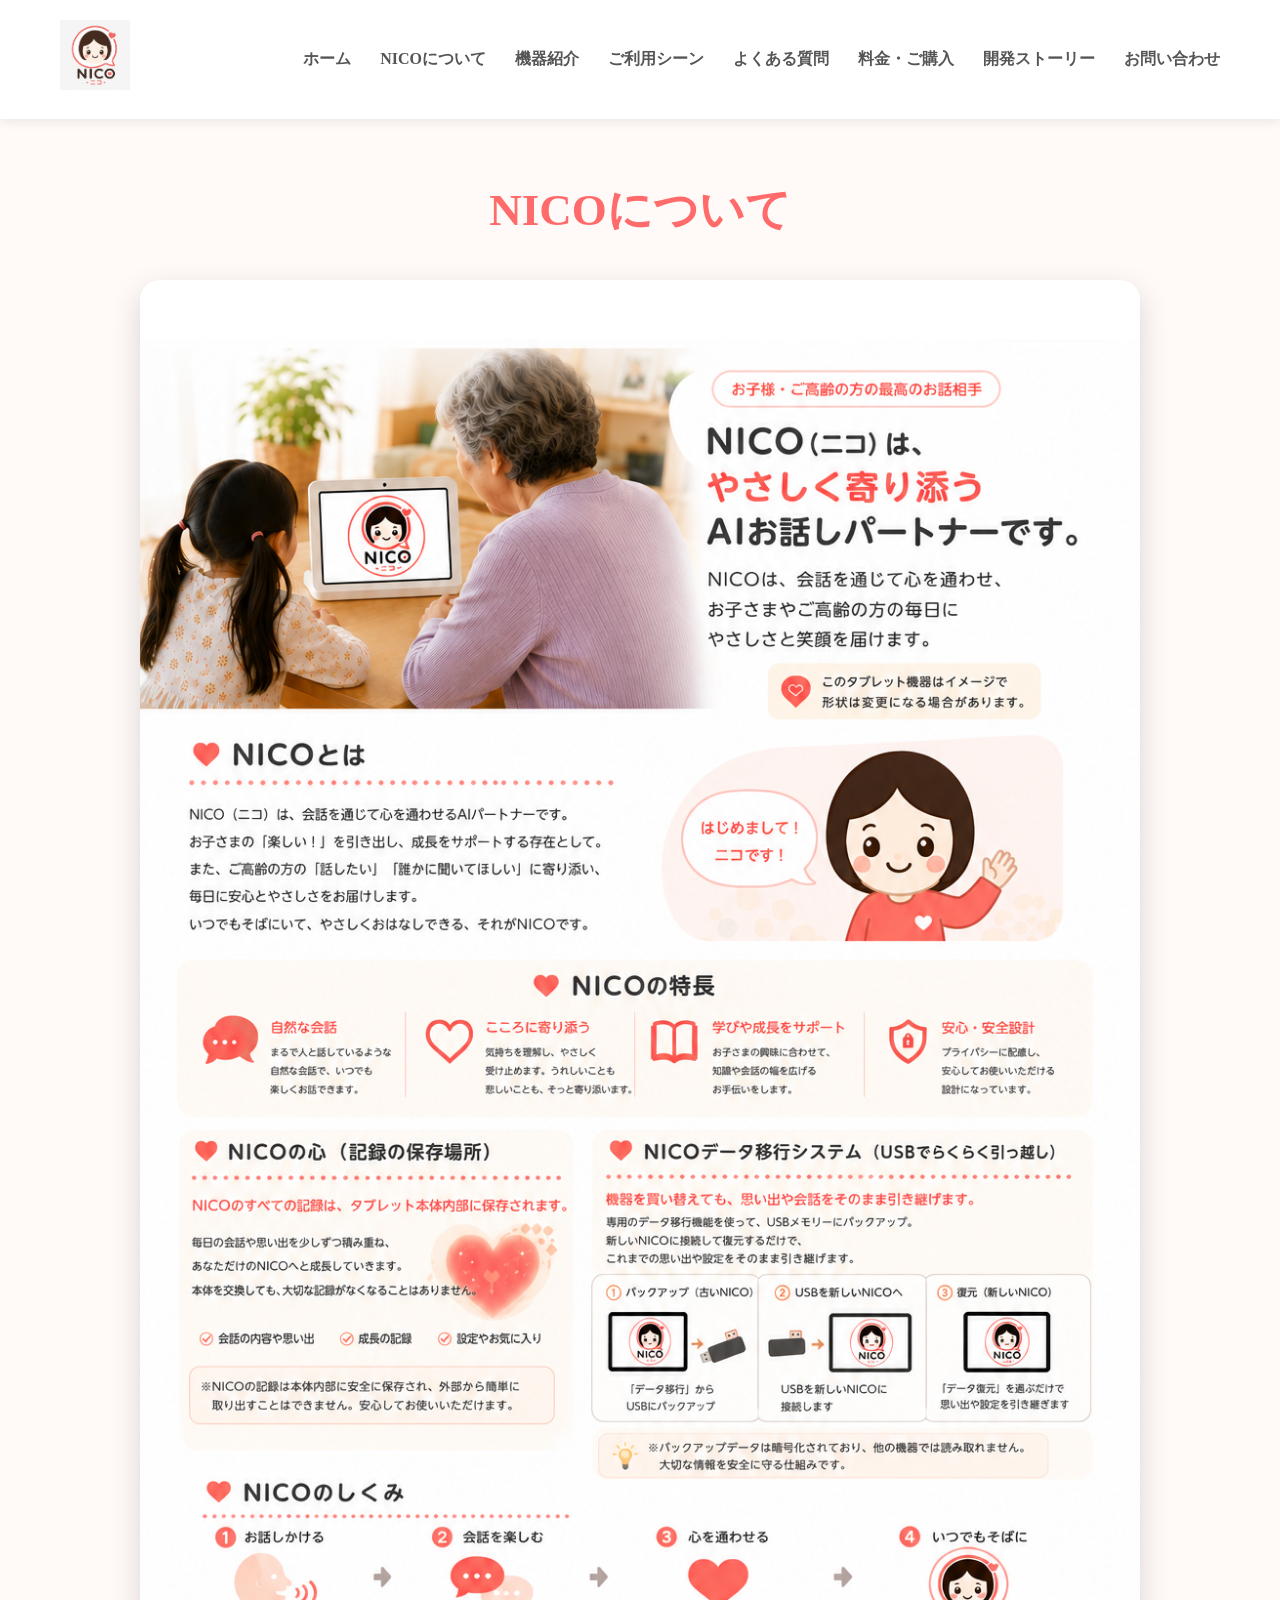
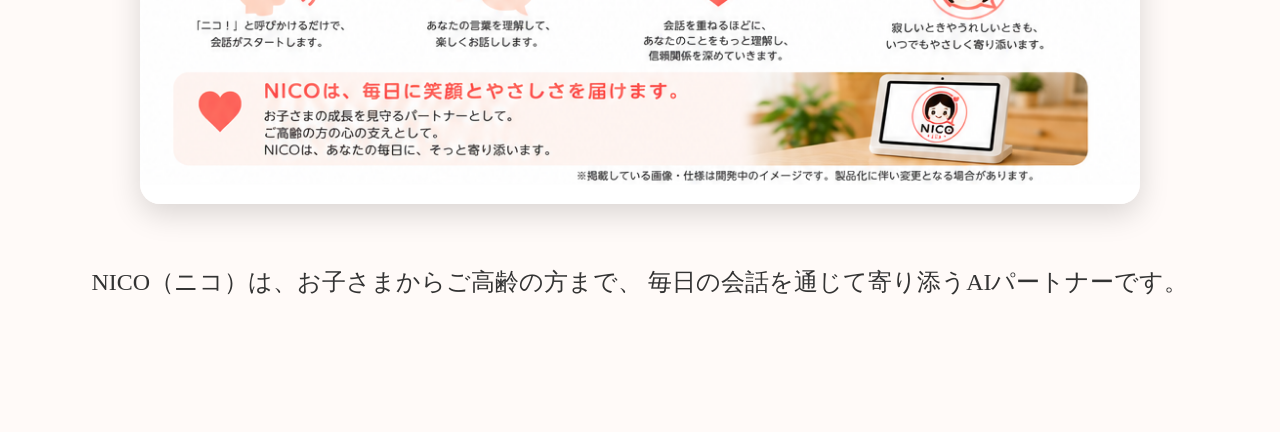
==== pages/about.html @ 4859f064 "Add files via upload" ====
<!DOCTYPE html>
<html lang="ja">

<head>

<meta charset="UTF-8">
<meta name="viewport" content="width=device-width, initial-scale=1.0">

<title>NICOについて</title>

<link rel="stylesheet" href="../style.css">

</head>

<body>

<header>

<div class="logo">
<img src="../images/nico.png" alt="NICO">
</div>

<nav>

<a href="../index.html">ホーム</a>
<a href="about.html">NICOについて</a>
<a href="device.html">機器紹介</a>
<a href="scene.html">ご利用シーン</a>
<a href="faq.html">よくある質問</a>
<a href="price.html">料金・ご購入</a>
<a href="story.html">開発ストーリー</a>
<a href="contact.html">お問い合わせ</a>

</nav>

</header>

<section class="about">

<h2>NICOについて</h2>

<img src="../images/about.jpg" alt="NICOについて" class="about-image">

<p>

NICO（ニコ）は、お子さまからご高齢の方まで、
毎日の会話を通じて寄り添うAIパートナーです。

</p>

</section>

</body>

</html>
---- style.css ----
*{
margin:0;
padding:0;
box-sizing:border-box;
}

body{
font-family:"Yu Gothic";
background:#fffaf8;
color:#333;
}

header{

display:flex;
justify-content:space-between;
align-items:center;

padding:20px 60px;

background:white;

position:fixed;
top:0;
width:100%;

box-shadow:0 3px 10px rgba(0,0,0,.08);

z-index:999;
}

.logo{

font-size:36px;

font-weight:bold;

color:#ff6b6b;

}

nav a{

text-decoration:none;

margin-left:25px;

color:#555;

font-weight:bold;

}

nav a:hover{

color:#ff6b6b;

}

.hero{
    width:100%;
    margin-top:110px;
}

.hero img{
    width:100%;
    height:auto;
    display:block;
}

.hero h1{

font-size:70px;

color:#ff6b6b;

margin-bottom:20px;

}

.hero p{

font-size:28px;

line-height:1.8;

}

.btn-area{

margin-top:50px;

}

button{

padding:18px 40px;

font-size:18px;

margin:10px;

border:none;

border-radius:40px;

background:#ff6b6b;

color:white;

cursor:pointer;

transition:.3s;

}

button:hover{

transform:scale(1.08);

}

.about{

padding:180px 50px 120px;

text-align:center;

}

.about h2{

font-size:45px;

margin-bottom:30px;

color:#ff6b6b;

}

.about p{

font-size:24px;

line-height:2.4;

margin-top:50px;

}
.logo img{

height:70px;

}



.overlay{

background:rgba(255,255,255,.75);

width:100%;

height:100%;

display:flex;

flex-direction:column;

justify-content:center;

align-items:center;

}

.feature{

padding:120px 60px;

background:white;

}

.feature h2{

text-align:center;

font-size:48px;

color:#ff6b6b;

margin-bottom:60px;

}

.cards{

display:flex;

gap:30px;

justify-content:center;

flex-wrap:wrap;

}

.card{

width:320px;

padding:40px;

background:#fff6f6;

border-radius:25px;

box-shadow:0 10px 25px rgba(0,0,0,.08);

transition:.3s;

}

.card:hover{

transform:translateY(-10px);

}

.card h3{

font-size:28px;

margin-bottom:20px;

color:#ff6b6b;

}

.card p{

line-height:1.8;

font-size:18px;

}
.about-image{

    width:100%;

    max-width:1000px;

    display:block;

    margin:40px auto;

    border-radius:20px;

    box-shadow:0 10px 30px rgba(0,0,0,.15);

}
.device{

    padding:180px 50px 120px;

    text-align:center;

}

.device h2{

    font-size:45px;

    color:#ff6b6b;

    margin-bottom:40px;

}

.device p{

    font-size:24px;

    line-height:2.2;

}
.device-image{

    width:100%;

    max-width:1000px;

    display:block;

    margin:40px auto;

    border-radius:20px;

    box-shadow:0 10px 30px rgba(0,0,0,.15);

}
.scene{

    padding:180px 50px 120px;

    text-align:center;

}

.scene h2{

    font-size:45px;

    color:#ff6b6b;

    margin-bottom:40px;

}

.scene p{

    font-size:24px;

    line-height:2.2;

    margin-top:30px;

}

.scene-image{

    display:block;

    width:100%;

    max-width:1000px;

    margin:40px auto;

    border-radius:20px;

    box-shadow:0 10px 30px rgba(0,0,0,.15);

}
.price{

    padding:180px 50px 120px;

    text-align:center;

}

.price h2{

    font-size:45px;

    color:#ff6b6b;

    margin-bottom:40px;

}

.price p{

    font-size:24px;

    line-height:2.2;

    margin-top:30px;

}

.price-image{

    display:block;

    width:100%;

    max-width:1000px;

    margin:40px auto;

    border-radius:20px;

    box-shadow:0 10px 30px rgba(0,0,0,.15);

}
.story{

    padding:180px 50px 120px;

    text-align:center;

}

.story h2{

    font-size:45px;

    color:#ff6b6b;

    margin-bottom:40px;

}

.story p{

    font-size:24px;

    line-height:2.2;

    margin-top:30px;

}

.story-image{

    display:block;

    width:100%;

    max-width:1000px;

    margin:40px auto;

    border-radius:20px;

    box-shadow:0 10px 30px rgba(0,0,0,.15);

}
.faq{

    padding:180px 50px 120px;

}

.faq h2{

    text-align:center;

    font-size:45px;

    color:#ff6b6b;

    margin-bottom:50px;

}

.faq-box{

    max-width:1000px;

    margin:auto;

}

.faq-box h3{

    background:#ff6b6b;

    color:white;

    padding:15px 20px;

    border-radius:10px;

    margin-top:25px;

}

.faq-box p{

    background:#fff;

    padding:20px;

    border:1px solid #eee;

    border-radius:0 0 10px 10px;

    line-height:2;

    font-size:20px;

}
/* お問い合わせページ */

.contact{
    padding:180px 50px 120px;
    max-width:900px;
    margin:0 auto;
}

.contact h2{
    text-align:center;
    font-size:45px;
    color:#ff6b6b;
    margin-bottom:20px;
}

.contact-text{
    text-align:center;
    font-size:22px;
    line-height:2;
    margin-bottom:50px;
}

.contact-form{
    display:flex;
    flex-direction:column;
}

.contact-form label{
    margin:18px 0 8px;
    font-size:18px;
    font-weight:bold;
}

.contact-form input,
.contact-form textarea{
    width:100%;
    padding:15px;
    border:1px solid #ddd;
    border-radius:10px;
    font-size:16px;
    font-family:inherit;
}

.contact-form textarea{
    resize:vertical;
}

.contact-form button{
    width:250px;
    margin:40px auto 0;
}
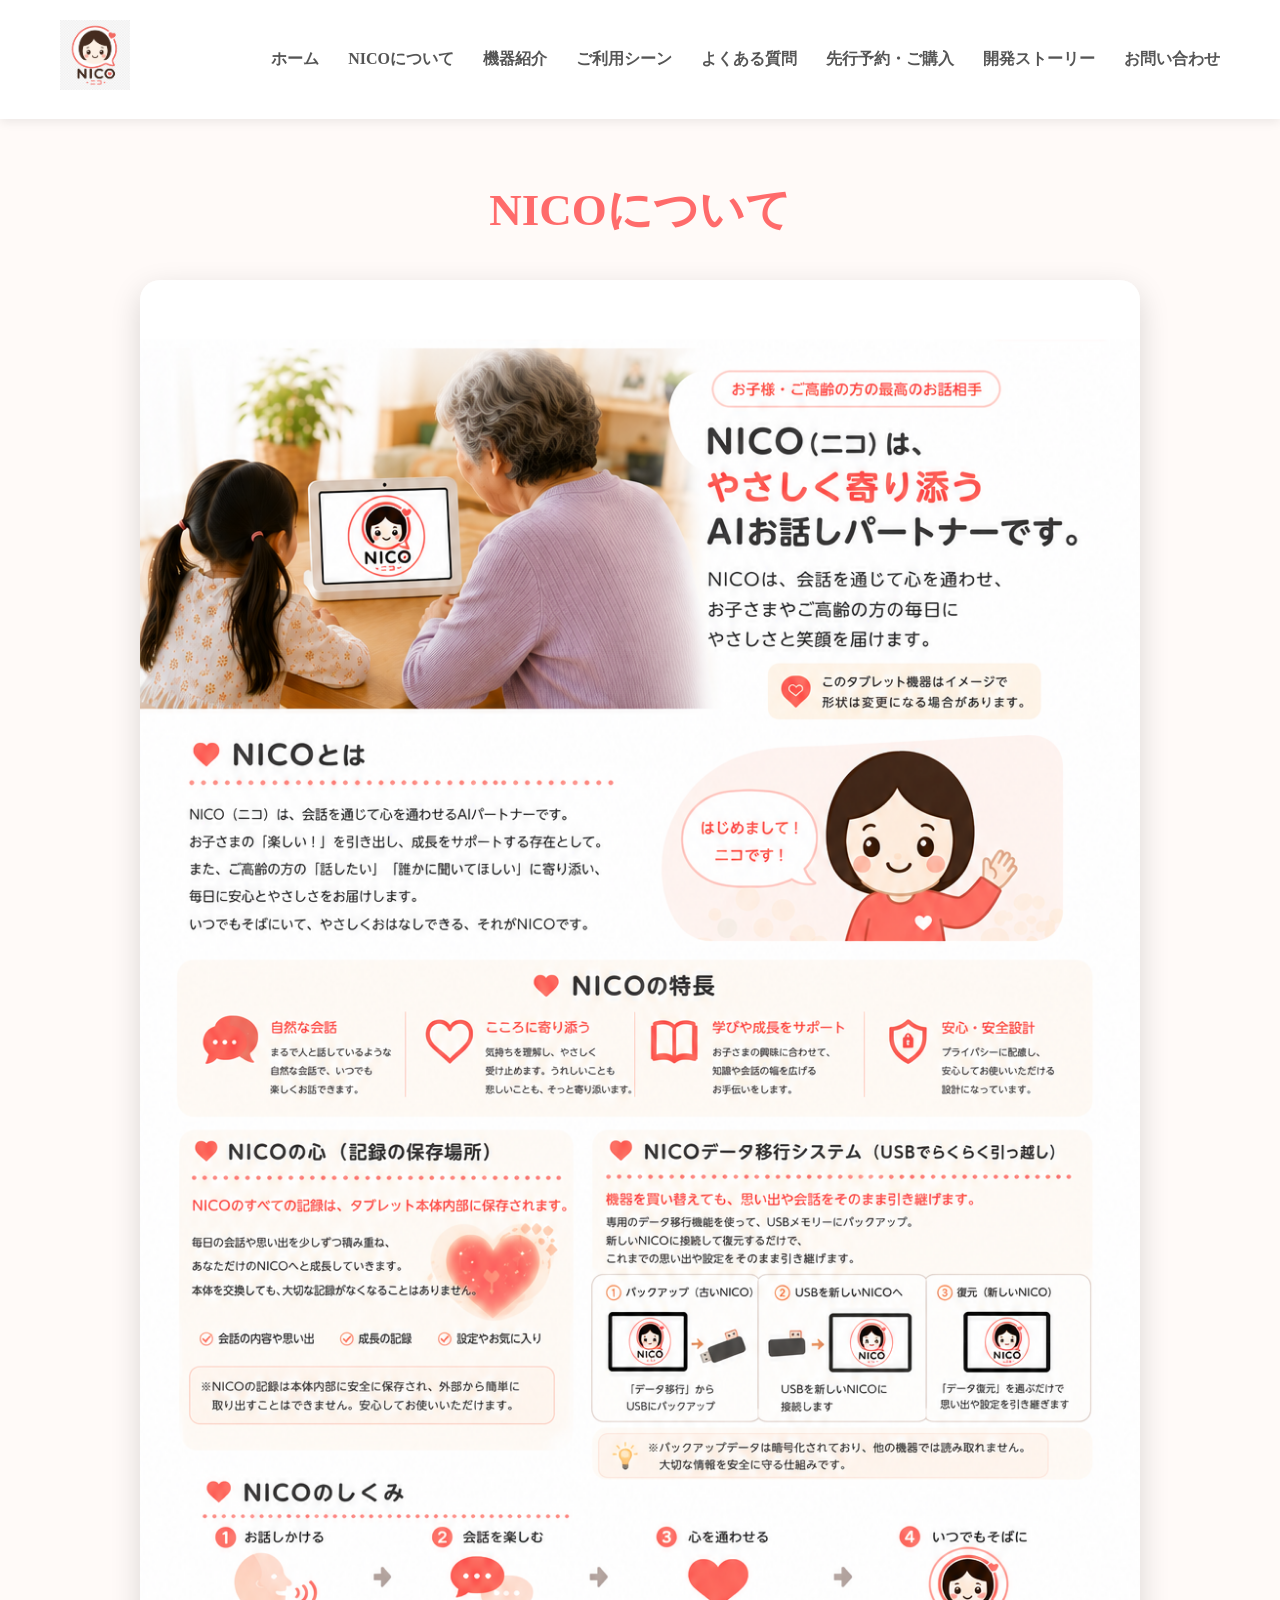
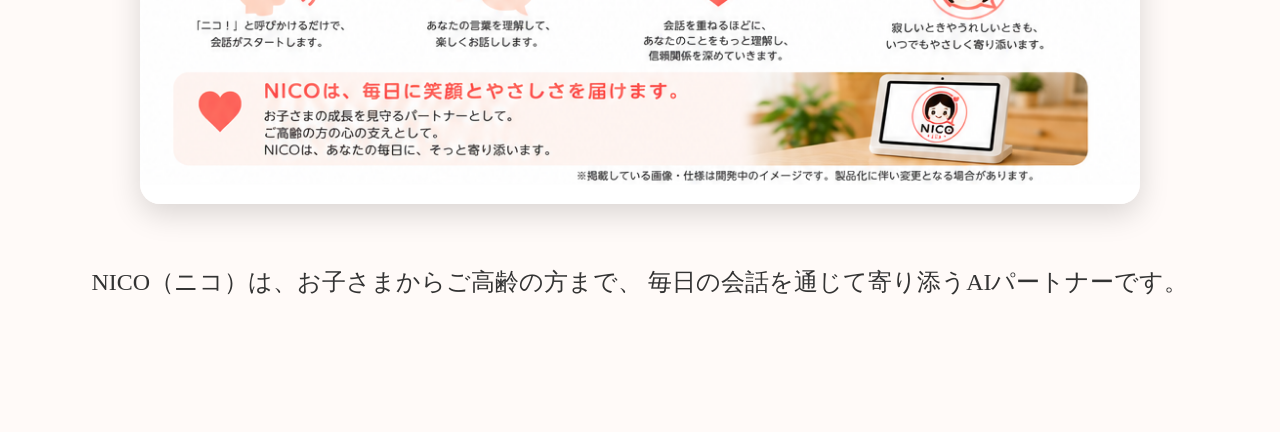
==== commit 5ff02a88: "Fix navigation link for purchasing options Updated the navigation link for purchasing options." ====
--- a/pages/about.html
+++ b/pages/about.html
@@ -27,7 +27,7 @@
 <a href="device.html">機器紹介</a>
 <a href="scene.html">ご利用シーン</a>
 <a href="faq.html">よくある質問</a>
-<a href="price.html">料金・ご購入</a>
+<a href="price.html">先行予約・ご購入</a>
 <a href="story.html">開発ストーリー</a>
 <a href="contact.html">お問い合わせ</a>
 
@@ -52,4 +52,4 @@
 
 </body>
 
-</html>+</html>
--- a/style.css
+++ b/style.css
@@ -368,6 +368,13 @@
 
     margin-top:30px;
 
+}
+
+.price h3{
+    font-size:32px;
+    color:#333;
+    margin-top:60px;
+    margin-bottom:25px;
 }
 
 .price-image{
@@ -533,4 +540,4 @@
 .contact-form button{
     width:250px;
     margin:40px auto 0;
-}+}
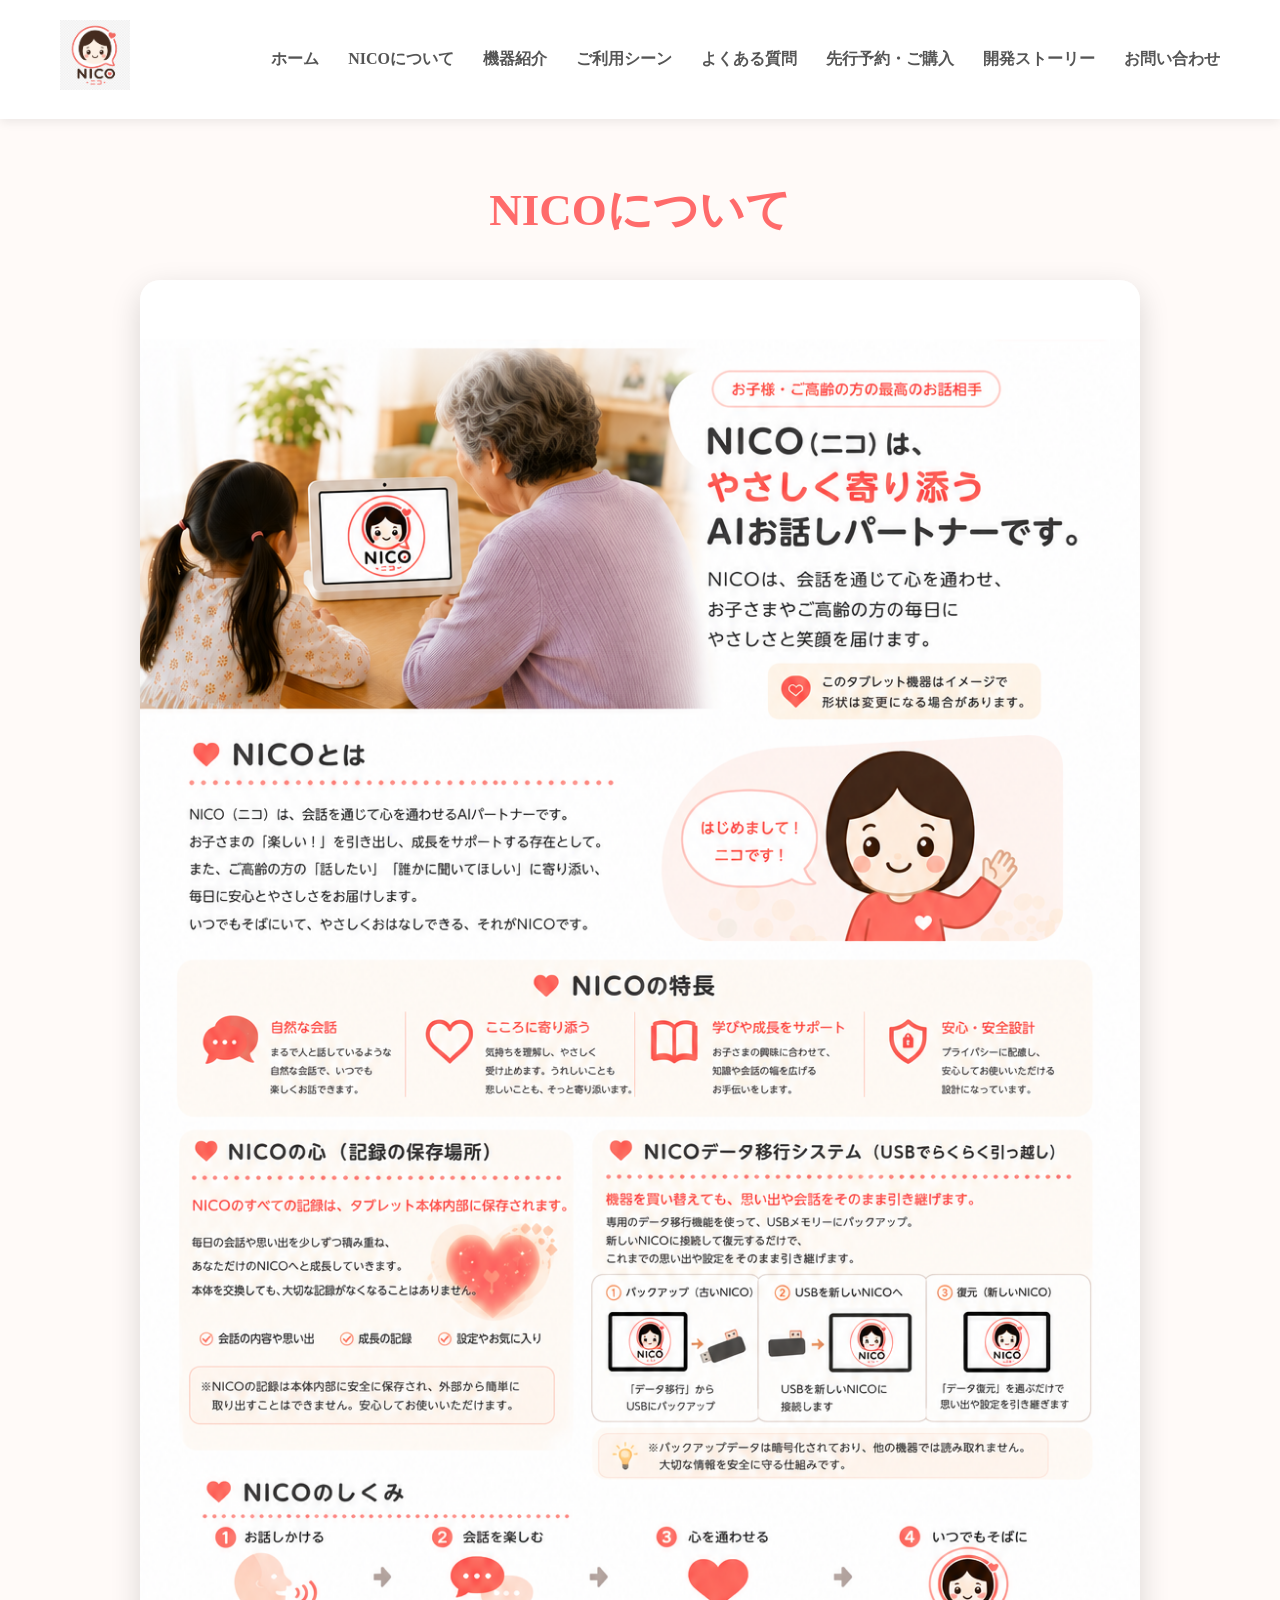
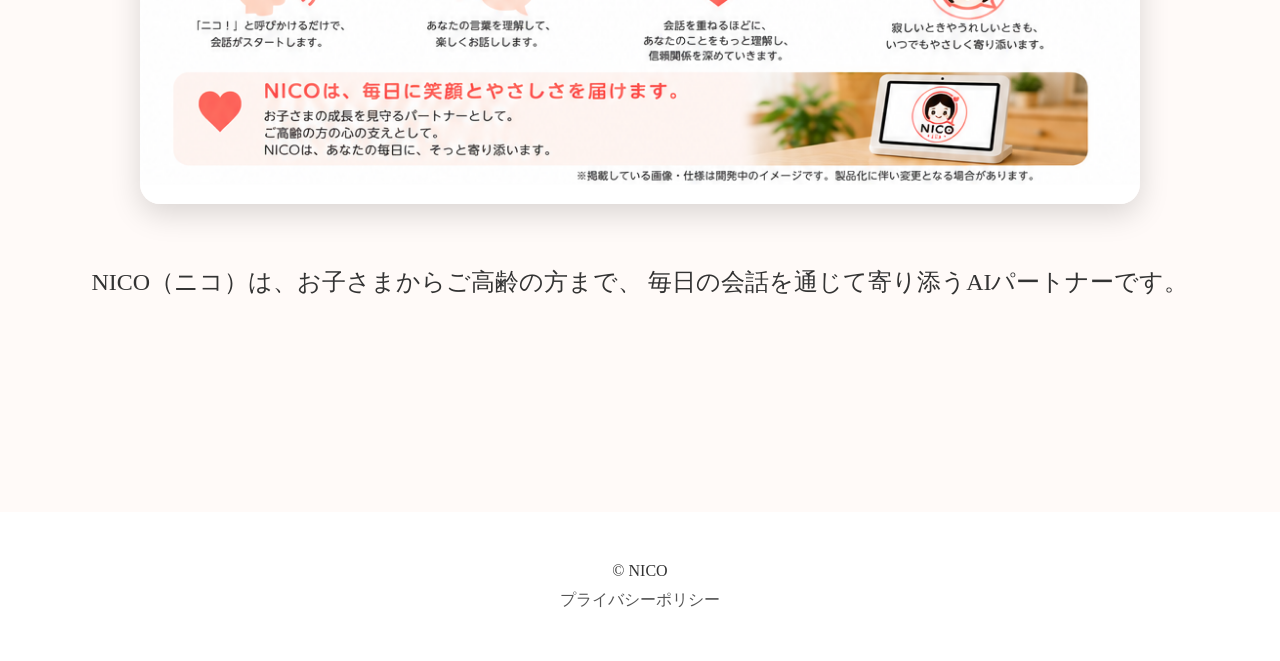
==== commit aefcbbbc: "Update about.html" ====
--- a/pages/about.html
+++ b/pages/about.html
@@ -50,6 +50,18 @@
 
 </section>
 
+<footer class="site-footer">
+
+<p>
+© NICO
+</p>
+
+<p>
+<a href="privacy.html">プライバシーポリシー</a>
+</p>
+
+</footer>
+  
 </body>
 
 </html>
--- a/style.css
+++ b/style.css
@@ -537,7 +537,53 @@
     resize:vertical;
 }
 
+.site-footer{
+    text-align:center;
+    padding:40px 20px;
+    background:#fff;
+    margin-top:80px;
+}
+
+.site-footer p{
+    margin:10px 0;
+    font-size:16px;
+}
+
+.site-footer a{
+    color:#555;
+    text-decoration:none;
+}
+
+.site-footer a:hover{
+    color:#ff6b6b;
+}
 .contact-form button{
     width:250px;
     margin:40px auto 0;
 }
+
+.privacy{
+    padding:180px 50px 120px;
+    max-width:1000px;
+    margin:0 auto;
+}
+
+.privacy h2{
+    text-align:center;
+    font-size:45px;
+    color:#ff6b6b;
+    margin-bottom:60px;
+}
+
+.privacy h3{
+    font-size:28px;
+    color:#333;
+    margin-top:50px;
+    margin-bottom:20px;
+}
+
+.privacy p{
+    font-size:20px;
+    line-height:2.2;
+    margin-top:15px;
+}
